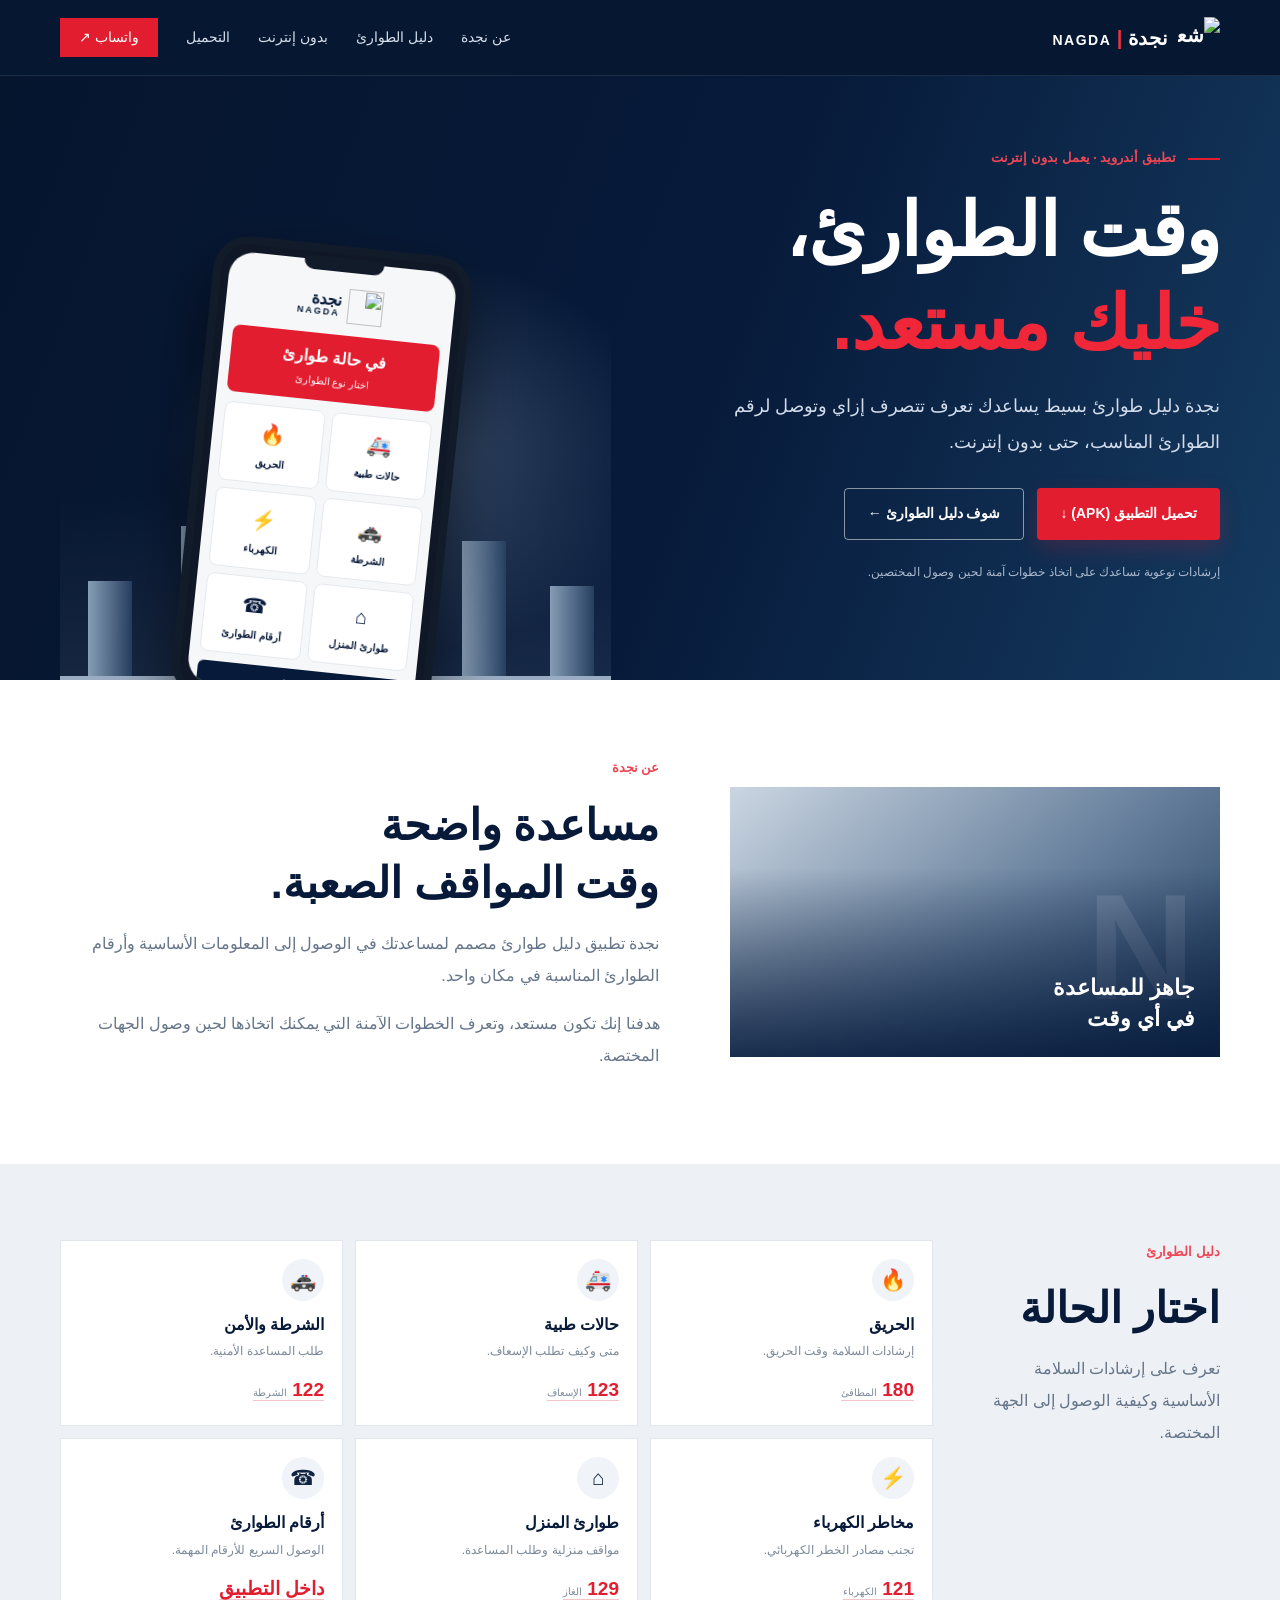
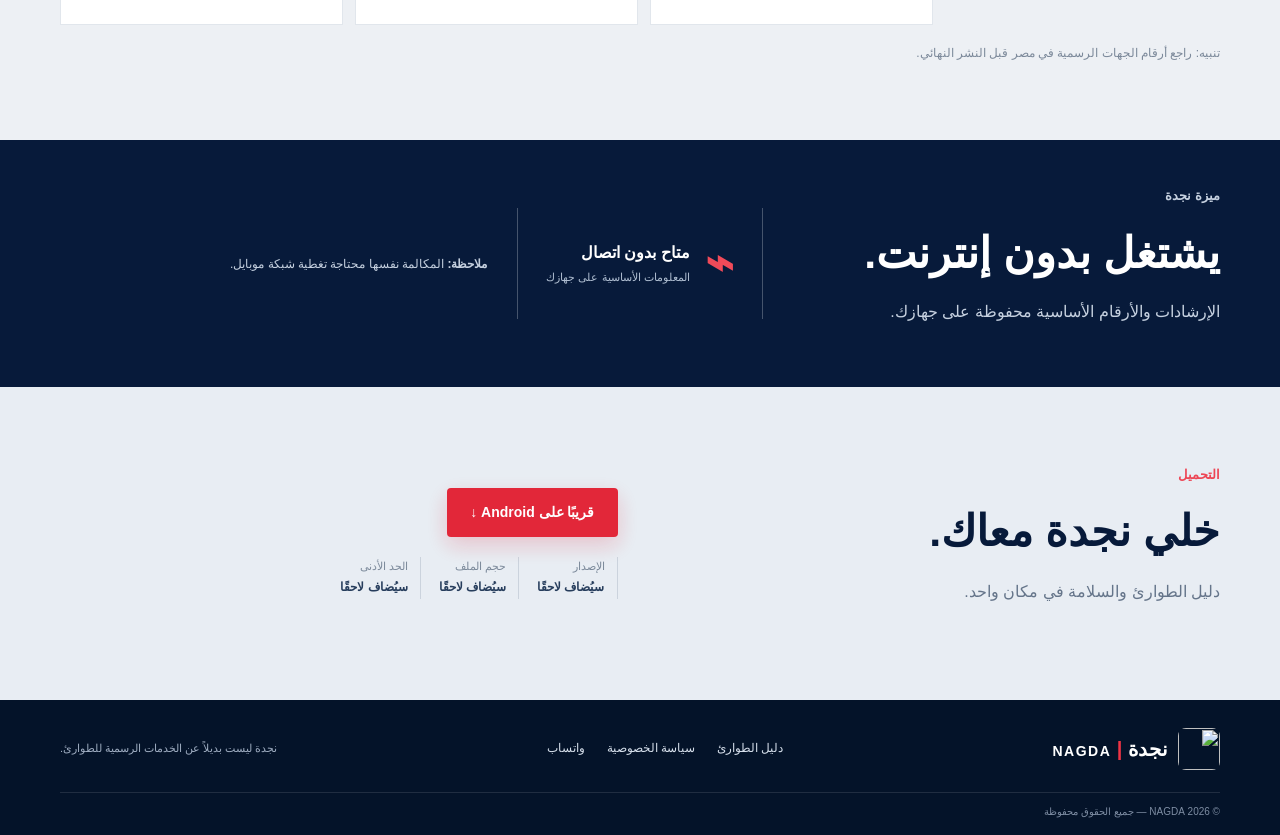
==== index.html @ 078ffc66 "Create index.html" ====
<!DOCTYPE html>
<html lang="ar" dir="rtl">
<head>
  <meta charset="UTF-8">
  <meta name="viewport" content="width=device-width, initial-scale=1.0">

  <title>نجدة | NAGDA</title>

  <link rel="stylesheet" href="style.css">
</head>

<body>

  <header class="header">
    <div class="wrap bar">

      <a class="brand" href="#top">
        <img src="nagda_site.png" alt="شعار نجدة">
        <span>نجدة <i>|</i> <b>NAGDA</b></span>
      </a>

      <button class="menu" aria-expanded="false" aria-controls="nav">
        القائمة ☰
      </button>

      <nav id="nav">
        <a href="#about">عن نجدة</a>
        <a href="#guide">دليل الطوارئ</a>
        <a href="#offline">بدون إنترنت</a>
        <a href="#download">التحميل</a>
        <a class="wa" href="https://wa.me/201XXXXXXXXX">واتساب ↗</a>
      </nav>

    </div>
  </header>

  <main id="top">

    <section class="hero">
      <div class="wrap hero-grid">

        <div class="hero-copy">
          <p class="eyebrow">تطبيق أندرويد · يعمل بدون إنترنت</p>

          <h1>
            وقت الطوارئ،
            <br>
            <em>خليك مستعد.</em>
          </h1>

          <p class="lead">
            نجدة دليل طوارئ بسيط يساعدك تعرف تتصرف إزاي
            وتوصل لرقم الطوارئ المناسب، حتى بدون إنترنت.
          </p>

          <div class="actions">
            <a class="btn red" href="#download">تحميل التطبيق (APK) ↓</a>
            <a class="btn outline" href="#guide">شوف دليل الطوارئ ←</a>
          </div>

          <p class="note">
            إرشادات توعوية تساعدك على اتخاذ خطوات آمنة
            لحين وصول المختصين.
          </p>
        </div>

        <div class="hero-art">
          <div class="skyline">
            <i></i><i></i><i></i><i></i><i></i><i></i>
          </div>

          <div class="phone">
            <div class="notch"></div>

            <div class="screen">
              <div class="appbrand">
                <img src="nagda_site.png" alt="">
                <b>نجدة<small>NAGDA</small></b>
              </div>

              <div class="alert">
                في حالة طوارئ
                <small>اختار نوع الطوارئ</small>
              </div>

              <div class="tiles">
                <div>🚑<b>حالات طبية</b></div>
                <div>🔥<b>الحريق</b></div>
                <div>🚓<b>الشرطة</b></div>
                <div>⚡<b>الكهرباء</b></div>
                <div>⌂<b>طوارئ المنزل</b></div>
                <div>☎<b>أرقام الطوارئ</b></div>
              </div>

              <div class="offline-tag">
                ✓ يعمل بدون إنترنت
              </div>
            </div>
          </div>
        </div>

      </div>
    </section>

    <section class="about section" id="about">
      <div class="wrap about-grid">

        <div class="editorial-art">
          <span>N</span>
          <b>جاهز للمساعدة<br>في أي وقت</b>
        </div>

        <div>
          <p class="kicker">عن نجدة</p>
          <h2>مساعدة واضحة<br>وقت المواقف الصعبة.</h2>

          <p>
            نجدة تطبيق دليل طوارئ مصمم لمساعدتك في الوصول
            إلى المعلومات الأساسية وأرقام الطوارئ المناسبة
            في مكان واحد.
          </p>

          <p>
            هدفنا إنك تكون مستعد، وتعرف الخطوات الآمنة
            التي يمكنك اتخاذها لحين وصول الجهات المختصة.
          </p>
        </div>

      </div>
    </section>

    <section class="guide section" id="guide">
      <div class="wrap guide-grid">

        <div class="intro">
          <p class="kicker">دليل الطوارئ</p>
          <h2>اختار الحالة</h2>
          <p>تعرف على إرشادات السلامة الأساسية وكيفية الوصول إلى الجهة المختصة.</p>
        </div>

        <div class="cards">

          <article>
            <span>🔥</span>
            <h3>الحريق</h3>
            <p>إرشادات السلامة وقت الحريق.</p>
            <a href="tel:180">180 <small>المطافئ</small></a>
          </article>

          <article>
            <span>🚑</span>
            <h3>حالات طبية</h3>
            <p>متى وكيف تطلب الإسعاف.</p>
            <a href="tel:123">123 <small>الإسعاف</small></a>
          </article>

          <article>
            <span>🚓</span>
            <h3>الشرطة والأمن</h3>
            <p>طلب المساعدة الأمنية.</p>
            <a href="tel:122">122 <small>الشرطة</small></a>
          </article>

          <article>
            <span>⚡</span>
            <h3>مخاطر الكهرباء</h3>
            <p>تجنب مصادر الخطر الكهربائي.</p>
            <a href="tel:121">121 <small>الكهرباء</small></a>
          </article>

          <article>
            <span>⌂</span>
            <h3>طوارئ المنزل</h3>
            <p>مواقف منزلية وطلب المساعدة.</p>
            <a href="tel:129">129 <small>الغاز</small></a>
          </article>

          <article>
            <span>☎</span>
            <h3>أرقام الطوارئ</h3>
            <p>الوصول السريع للأرقام المهمة.</p>
            <a href="#download">داخل التطبيق</a>
          </article>

        </div>
      </div>

      <div class="wrap warning">
        تنبيه: راجع أرقام الجهات الرسمية في مصر قبل النشر النهائي.
      </div>
    </section>

    <section class="offline-section" id="offline">
      <div class="wrap offline-grid">

        <div>
          <p class="kicker">ميزة نجدة</p>
          <h2>يشتغل بدون إنترنت.</h2>
          <p>الإرشادات والأرقام الأساسية محفوظة على جهازك.</p>
        </div>

        <div class="wifi-mark">
          <strong>⌁</strong>
          <span>
            <b>متاح بدون اتصال</b>
            <small>المعلومات الأساسية على جهازك</small>
          </span>
        </div>

        <p class="offline-note">
          <b>ملاحظة:</b>
          المكالمة نفسها محتاجة تغطية شبكة موبايل.
        </p>

      </div>
    </section>

    <section class="download section" id="download">
      <div class="wrap download-grid">

        <div>
          <p class="kicker">التحميل</p>
          <h2>خلي نجدة معاك.</h2>
          <p>دليل الطوارئ والسلامة في مكان واحد.</p>
        </div>

        <div>
          <a class="btn red disabled" href="#" aria-disabled="true">
            قريبًا على Android ↓
          </a>

          <div class="meta">
            <span>الإصدار<b>سيُضاف لاحقًا</b></span>
            <span>حجم الملف<b>سيُضاف لاحقًا</b></span>
            <span>الحد الأدنى<b>سيُضاف لاحقًا</b></span>
          </div>
        </div>

      </div>
    </section>

  </main>

  <footer>
    <div class="wrap foot">

      <a class="brand" href="#top">
        <img src="nagda_site.png" alt="">
        <span>نجدة <i>|</i> <b>NAGDA</b></span>
      </a>

      <nav>
        <a href="#guide">دليل الطوارئ</a>
        <a href="privacy.html">سياسة الخصوصية</a>
        <a href="https://wa.me/201XXXXXXXXX">واتساب</a>
      </nav>

      <p>نجدة ليست بديلاً عن الخدمات الرسمية للطوارئ.</p>

    </div>

    <div class="wrap copyright">
      © <span id="year"></span> NAGDA — جميع الحقوق محفوظة
    </div>
  </footer>

  <script src="script.js" defer></script>
</body>
</html>
---- style.css ----
* {
  box-sizing: border-box;
}

html {
  scroll-behavior: smooth;
  scroll-padding-top: 85px;
}

body {
  margin: 0;
  background: #f2f4f7;
  color: #102442;
  font-family: 'IBM Plex Sans Arabic', sans-serif;
  line-height: 1.8;
}

a {
  text-decoration: none;
  color: inherit;
}

.wrap {
  width: min(1160px, calc(100% - 48px));
  margin: auto;
}

.header {
  height: 76px;
  background: #061731;
  color: white;
  position: sticky;
  top: 0;
  z-index: 10;
  border-bottom: 1px solid #ffffff18;
}

.bar {
  height: 100%;
  display: flex;
  align-items: center;
  justify-content: space-between;
  gap: 25px;
}

.brand {
  display: flex;
  align-items: center;
  gap: 10px;
  font-size: 20px;
  font-weight: 700;
  white-space: nowrap;
}

.brand img {
  width: 42px;
  height: 42px;
  object-fit: contain;
  border-radius: 8px;
}

.brand i {
  color: #ef3445;
  font-style: normal;
}

.brand b {
  font-size: 14px;
  letter-spacing: 1.5px;
}

nav {
  display: flex;
  align-items: center;
  gap: 28px;
  font-size: 14px;
  color: #d5deea;
}

nav a:hover {
  color: white;
}

.wa {
  background: #e21d2f;
  padding: 7px 19px;
  color: #fff;
}

.menu {
  display: none;
}

.hero {
  background: linear-gradient(110deg, #06152e, #071a3a 55%, #153b61);
  color: white;
  position: relative;
  overflow: hidden;
}

.hero-grid {
  min-height: 555px;
  display: grid;
  grid-template-columns: 1.05fr 0.95fr;
  align-items: center;
}

.hero-copy {
  padding: 70px 0 85px;
  max-width: 590px;
}

.eyebrow,
.kicker {
  color: #ed4655;
  font-size: 13px;
  font-weight: 700;
  margin: 0 0 16px;
}

.eyebrow::before {
  content: '';
  display: inline-block;
  width: 32px;
  height: 2px;
  background: #e21d2f;
  margin-left: 12px;
  vertical-align: middle;
}

.hero h1 {
  font-size: clamp(44px, 5.8vw, 74px);
  line-height: 1.25;
  margin: 0 0 18px;
  letter-spacing: -1px;
}

.hero h1 em {
  color: #ef2739;
  font-style: normal;
}

.lead {
  font-size: 18px;
  line-height: 2;
  color: #d2dcea;
  max-width: 550px;
}

.actions {
  display: flex;
  gap: 13px;
  flex-wrap: wrap;
  margin-top: 28px;
}

.btn {
  display: inline-flex;
  align-items: center;
  justify-content: center;
  padding: 12px 23px;
  border-radius: 4px;
  font-weight: 700;
  font-size: 14px;
  transition: 0.2s;
}

.btn:hover {
  transform: translateY(-2px);
}

.red {
  background: #e21d2f;
  color: white;
  box-shadow: 0 8px 22px #e21d2f35;
}

.outline {
  border: 1px solid #ffffff85;
  color: white;
}

.outline:hover {
  background: white;
  color: #071a3a;
}

.note {
  font-size: 12px;
  color: #a9b8cc;
  margin-top: 22px;
}

.hero-art {
  height: 500px;
  position: relative;
  align-self: end;
  overflow: hidden;
  background: radial-gradient(
    ellipse at 65% 55%,
    #8da5be55,
    transparent 50%
  );
}

.skyline {
  position: absolute;
  bottom: 0;
  left: 0;
  right: 0;
  height: 190px;
  border-bottom: 4px solid #9aacc1;
  background: linear-gradient(transparent, #aab9ca18);
}

.skyline i {
  position: absolute;
  bottom: 0;
  width: 8%;
  background: linear-gradient(90deg, #879db6, #263f60);
  height: 100px;
}

.skyline i:nth-child(1) {
  left: 5%;
  height: 95px;
}

.skyline i:nth-child(2) {
  left: 22%;
  height: 150px;
}

.skyline i:nth-child(3) {
  left: 39%;
  height: 120px;
}

.skyline i:nth-child(4) {
  left: 55%;
  height: 185px;
}

.skyline i:nth-child(5) {
  left: 73%;
  height: 135px;
}

.skyline i:nth-child(6) {
  left: 89%;
  height: 90px;
}

.phone {
  position: absolute;
  z-index: 2;
  bottom: -30px;
  left: 24%;
  width: 260px;
  height: 465px;
  background: #101827;
  border: 8px solid #111b2a;
  border-radius: 36px;
  padding: 8px;
  transform: rotate(6deg);
  box-shadow: 0 28px 60px #0008;
}

.notch {
  position: absolute;
  z-index: 3;
  top: 4px;
  left: 50%;
  transform: translateX(-50%);
  width: 80px;
  height: 14px;
  background: #111b2a;
  border-radius: 0 0 10px 10px;
}

.screen {
  height: 100%;
  border-radius: 25px;
  background: #f6f7f9;
  color: #071a3a;
  padding: 26px 10px 10px;
  overflow: hidden;
}

.appbrand {
  display: flex;
  justify-content: center;
  align-items: center;
  gap: 7px;
  margin-bottom: 12px;
}

.appbrand img {
  width: 35px;
  height: 35px;
}

.appbrand b {
  font-size: 16px;
  line-height: 1.1;
}

.appbrand small {
  display: block;
  font-size: 9px;
  letter-spacing: 2px;
}

.alert {
  background: #e21d2f;
  color: white;
  text-align: center;
  border-radius: 8px;
  padding: 10px;
  font-weight: 700;
}

.alert small {
  display: block;
  font-size: 10px;
  font-weight: 400;
}

.tiles {
  display: grid;
  grid-template-columns: 1fr 1fr;
  gap: 7px;
  margin-top: 10px;
}

.tiles div {
  background: white;
  border: 1px solid #e5e8ed;
  border-radius: 8px;
  text-align: center;
  padding: 10px 4px;
  display: grid;
  gap: 3px;
  font-size: 20px;
}

.tiles b {
  font-size: 10px;
}

.offline-tag {
  background: #071a3a;
  color: white;
  text-align: center;
  border-radius: 6px;
  margin-top: 9px;
  padding: 7px;
  font-size: 10px;
}

.section {
  padding: 76px 0;
}

.about {
  background: #fff;
}

.about-grid {
  display: grid;
  grid-template-columns: 0.9fr 1.1fr;
  gap: 70px;
  align-items: center;
}

.editorial-art {
  height: 270px;
  background: linear-gradient(140deg, #cbd6e2, #657e9b 55%, #1b3658);
  position: relative;
  overflow: hidden;
  color: white;
  padding: 25px;
}

.editorial-art::after {
  content: '';
  position: absolute;
  inset: 0;
  background: linear-gradient(0deg, #061a3bd9, transparent 70%);
}

.editorial-art span {
  font-size: 150px;
  font-weight: 700;
  color: #ffffff20;
}

.editorial-art b {
  position: absolute;
  z-index: 1;
  bottom: 22px;
  right: 25px;
  font-size: 22px;
  line-height: 1.4;
}

.about h2,
.intro h2,
.offline-section h2,
.download h2 {
  font-size: clamp(30px, 3.6vw, 43px);
  line-height: 1.35;
  margin: 0 0 16px;
  color: #071a3a;
}

.about p:not(.kicker),
.intro > p:not(.kicker),
.download-grid > div > p:not(.kicker) {
  color: #65758a;
  line-height: 2;
}

.guide {
  background: #edf0f4;
}

.guide-grid {
  display: grid;
  grid-template-columns: 245px 1fr;
  gap: 42px;
}

.intro {
  position: sticky;
  top: 105px;
  align-self: start;
}

.cards {
  display: grid;
  grid-template-columns: repeat(3, 1fr);
  gap: 12px;
}

.cards article {
  background: white;
  border: 1px solid #e1e6ec;
  padding: 18px;
  min-height: 185px;
  transition: 0.2s;
}

.cards article:hover {
  transform: translateY(-3px);
  border-color: #bdc9d8;
}

.cards article > span {
  width: 42px;
  height: 42px;
  display: grid;
  place-items: center;
  background: #f0f3f7;
  border-radius: 50%;
  font-size: 21px;
  margin-bottom: 10px;
}

.cards h3 {
  font-size: 16px;
  margin: 0;
  color: #071a3a;
}

.cards p {
  font-size: 12px;
  color: #7b899a;
  margin: 2px 0 10px;
}

.cards a {
  font-size: 19px;
  font-weight: 700;
  color: #e21d2f;
  border-bottom: 1px solid #f2c5ca;
}

.cards small {
  font-size: 10px;
  color: #7b899a;
  font-weight: 500;
}

.warning {
  font-size: 12px;
  color: #7c899a;
  margin-top: 18px;
}

.offline-section {
  background: #071a3a;
  color: white;
  padding: 44px 0;
}

.offline-grid {
  display: grid;
  grid-template-columns: 1fr auto 1fr;
  gap: 30px;
  align-items: center;
}

.offline-section h2 {
  color: white;
  margin-bottom: 6px;
}

.offline-section p {
  color: #c5d0df;
}

.wifi-mark {
  display: flex;
  align-items: center;
  gap: 15px;
  padding: 12px 28px;
  border-inline: 1px solid #ffffff40;
}

.wifi-mark strong {
  font-size: 48px;
  color: #f04a59;
}

.wifi-mark b,
.wifi-mark small {
  display: block;
}

.wifi-mark small {
  font-size: 11px;
  color: #afbed1;
}

.offline-note {
  font-size: 12px;
  line-height: 2;
  margin: 0;
}

.download {
  background: #e8edf3;
}

.download-grid {
  display: grid;
  grid-template-columns: 1fr 1fr;
  gap: 45px;
  align-items: center;
}

.disabled {
  opacity: 0.95;
}

.meta {
  display: flex;
  gap: 18px;
  flex-wrap: wrap;
  margin-top: 20px;
}

.meta span {
  font-size: 11px;
  color: #7b899a;
  border-inline-start: 1px solid #cbd3dd;
  padding-inline-start: 12px;
}

.meta b {
  display: block;
  color: #263d5c;
  font-size: 12px;
}

footer {
  background: #041329;
  color: white;
  padding: 28px 0 14px;
}

.foot {
  display: flex;
  align-items: center;
  justify-content: space-between;
  gap: 20px;
}

.foot nav {
  gap: 22px;
  font-size: 12px;
}

.foot p {
  font-size: 11px;
  color: #9eacc0;
  margin: 0;
}

.copyright {
  border-top: 1px solid #ffffff1c;
  margin-top: 22px;
  padding-top: 10px;
  font-size: 10px;
  color: #7e8da3;
}

/* Tablet */
@media (max-width: 900px) {
  .hero-grid {
    grid-template-columns: 1fr 0.8fr;
  }

  .hero h1 {
    font-size: 52px;
  }

  .phone {
    left: 10%;
    transform: rotate(5deg) scale(0.9);
    transform-origin: bottom left;
  }

  .guide-grid {
    grid-template-columns: 1fr;
  }

  .intro {
    position: static;
  }

  .offline-grid {
    grid-template-columns: 1fr 1fr;
  }

  .offline-note {
    grid-column: 1 / -1;
  }
}

/* Mobile */
@media (max-width: 680px) {
  .wrap {
    width: calc(100% - 32px);
  }

  .header {
    height: 68px;
  }

  .brand {
    font-size: 17px;
  }

  .brand img {
    width: 36px;
    height: 36px;
  }

  .brand b {
    font-size: 12px;
  }

  .menu {
    display: block;
    background: transparent;
    color: white;
    border: 1px solid #ffffff55;
    padding: 7px 12px;
    font: inherit;
  }

  .bar {
    position: relative;
  }

  .bar nav {
    display: none;
    position: absolute;
    top: 68px;
    right: -16px;
    left: -16px;
    background: #061731;
    padding: 14px 24px 20px;
    flex-direction: column;
    align-items: stretch;
    gap: 0;
  }

  .bar nav.open {
    display: flex;
  }

  .bar nav a {
    padding: 10px 0;
    border-bottom: 1px solid #ffffff16;
  }

  .bar nav .wa {
    text-align: center;
    margin-top: 10px;
  }

  .hero-grid {
    display: flex;
    flex-direction: column;
    align-items: stretch;
  }

  .hero-copy {
    padding: 54px 0 8px;
  }

  .hero h1 {
    font-size: clamp(43px, 12vw, 58px);
  }

  .lead {
    font-size: 15px;
  }

  .actions {
    flex-direction: column;
  }

  .actions .btn {
    width: 100%;
  }

  .hero-art {
    height: 370px;
    width: 100%;
  }

  .phone {
    left: 50%;
    transform: translateX(-50%) rotate(4deg) scale(0.88);
    transform-origin: bottom center;
  }

  .section {
    padding: 55px 0;
  }

  .about-grid {
    grid-template-columns: 1fr;
    gap: 25px;
  }

  .editorial-art {
    height: 205px;
    order: 2;
  }

  .cards {
    grid-template-columns: repeat(2, 1fr);
    gap: 9px;
  }

  .cards article {
    padding: 14px;
    min-height: 175px;
  }

  .offline-grid {
    grid-template-columns: 1fr;
    gap: 18px;
  }

  .wifi-mark {
    border-inline: 0;
    border-block: 1px solid #ffffff35;
    padding: 14px 0;
  }

  .offline-note {
    grid-column: auto;
  }

  .download-grid {
    grid-template-columns: 1fr;
    gap: 20px;
  }

  .foot {
    align-items: flex-start;
    flex-direction: column;
  }

  .foot nav {
    flex-wrap: wrap;
    gap: 14px;
  }
}

/* Small phones */
@media (max-width: 360px) {
  .cards {
    grid-template-columns: 1fr;
  }
}
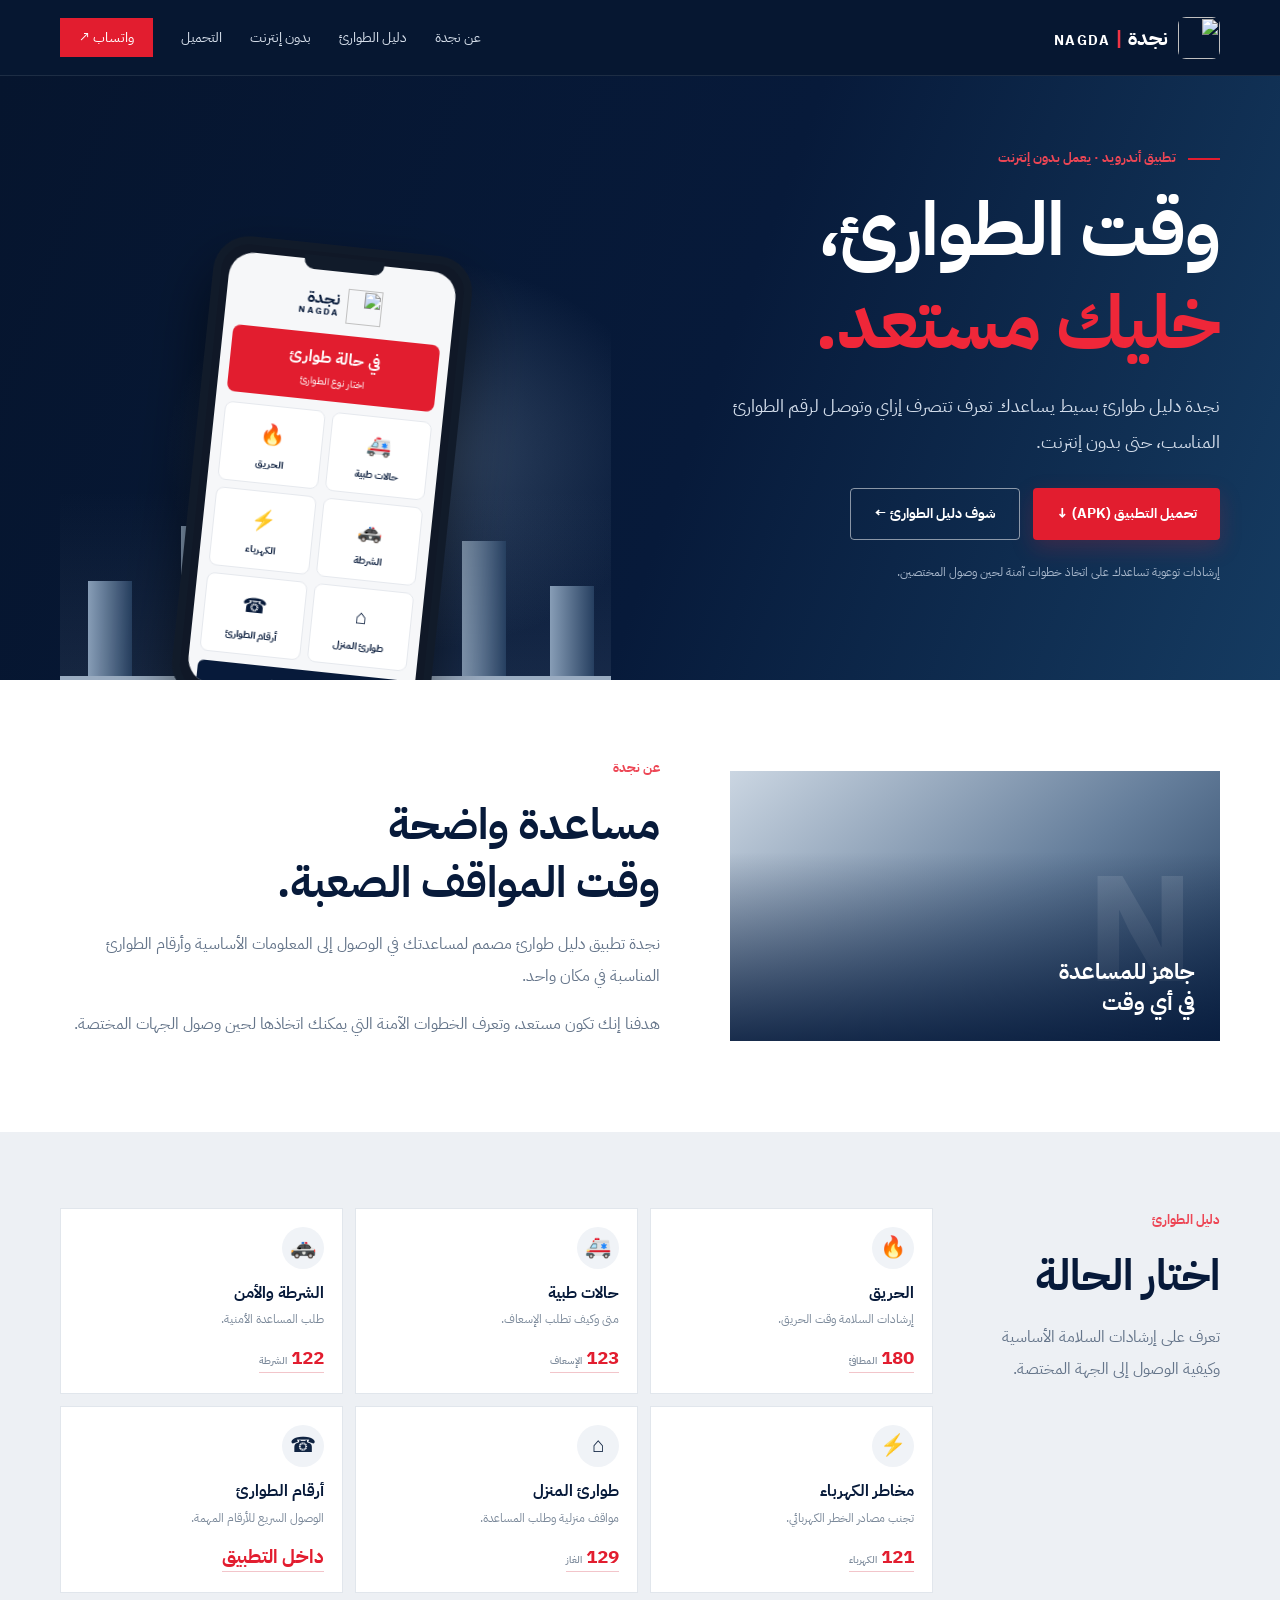
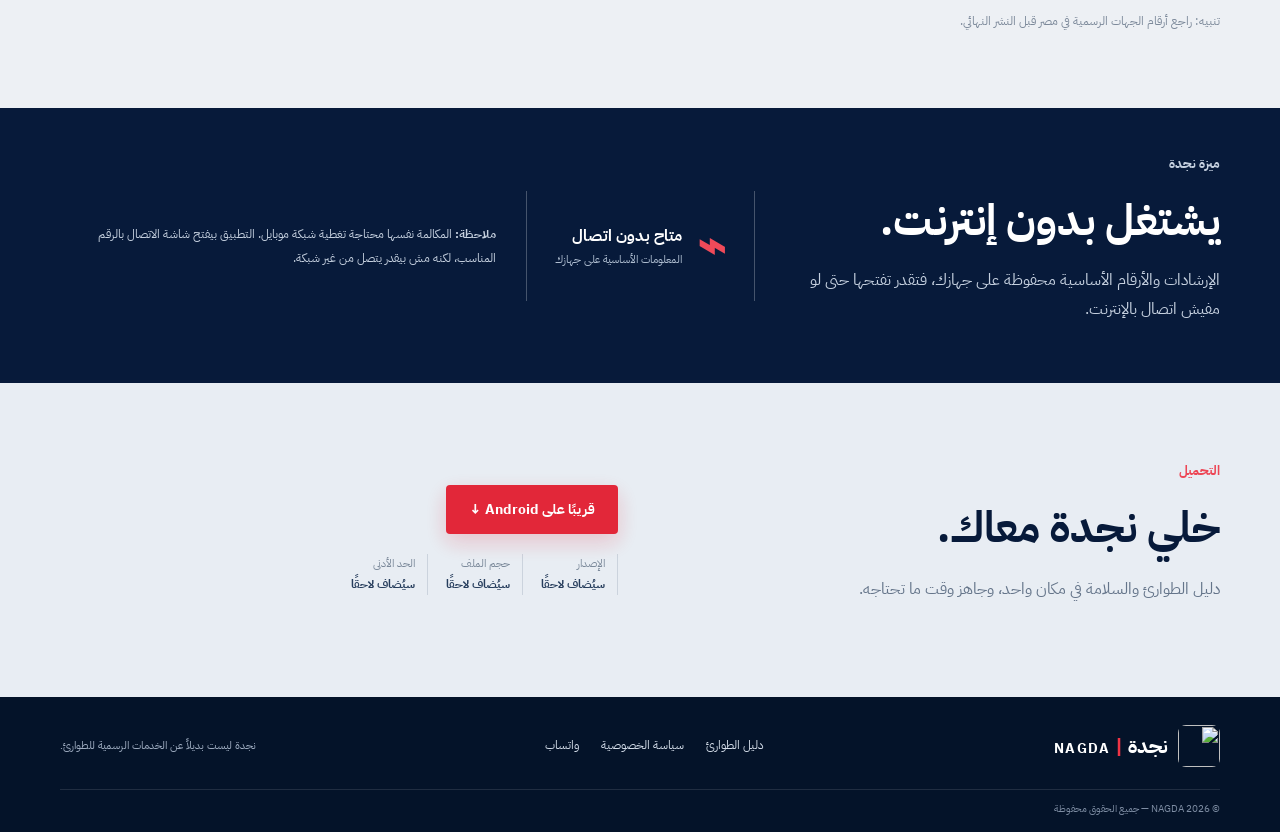
==== commit 74718b23: "Update index.html" ====
--- a/index.html
+++ b/index.html
@@ -1,270 +1,47 @@
-
-<!DOCTYPE html>
+<!doctype html>
 <html lang="ar" dir="rtl">
 <head>
-  <meta charset="UTF-8">
-  <meta name="viewport" content="width=device-width, initial-scale=1.0">
-
-  <title>نجدة | NAGDA</title>
-
-  <link rel="stylesheet" href="style.css">
+<meta charset="utf-8"><meta name="viewport" content="width=device-width,initial-scale=1">
+<title>نجدة | NAGDA — دليل طوارئ بدون إنترنت</title>
+<meta name="description" content="نجدة دليل طوارئ بسيط لأندرويد يساعدك تعرف تتصرف إزاي وتوصل لرقم الطوارئ المناسب في مصر، حتى بدون إنترنت.">
+<meta name="theme-color" content="#071A3A">
+<link rel="icon" href="nagda_site.png" type="image/png">
+<link rel="preconnect" href="https://fonts.googleapis.com"><link rel="preconnect" href="https://fonts.gstatic.com" crossorigin>
+<link href="https://fonts.googleapis.com/css2?family=IBM+Plex+Sans+Arabic:wght@400;500;600;700&display=swap" rel="stylesheet">
+<link rel="stylesheet" href="style.css">
 </head>
-
 <body>
-
-  <header class="header">
-    <div class="wrap bar">
-
-      <a class="brand" href="#top">
-        <img src="nagda_site.png" alt="شعار نجدة">
-        <span>نجدة <i>|</i> <b>NAGDA</b></span>
-      </a>
-
-      <button class="menu" aria-expanded="false" aria-controls="nav">
-        القائمة ☰
-      </button>
-
-      <nav id="nav">
-        <a href="#about">عن نجدة</a>
-        <a href="#guide">دليل الطوارئ</a>
-        <a href="#offline">بدون إنترنت</a>
-        <a href="#download">التحميل</a>
-        <a class="wa" href="https://wa.me/201XXXXXXXXX">واتساب ↗</a>
-      </nav>
-
-    </div>
-  </header>
-
-  <main id="top">
-
-    <section class="hero">
-      <div class="wrap hero-grid">
-
-        <div class="hero-copy">
-          <p class="eyebrow">تطبيق أندرويد · يعمل بدون إنترنت</p>
-
-          <h1>
-            وقت الطوارئ،
-            <br>
-            <em>خليك مستعد.</em>
-          </h1>
-
-          <p class="lead">
-            نجدة دليل طوارئ بسيط يساعدك تعرف تتصرف إزاي
-            وتوصل لرقم الطوارئ المناسب، حتى بدون إنترنت.
-          </p>
-
-          <div class="actions">
-            <a class="btn red" href="#download">تحميل التطبيق (APK) ↓</a>
-            <a class="btn outline" href="#guide">شوف دليل الطوارئ ←</a>
-          </div>
-
-          <p class="note">
-            إرشادات توعوية تساعدك على اتخاذ خطوات آمنة
-            لحين وصول المختصين.
-          </p>
-        </div>
-
-        <div class="hero-art">
-          <div class="skyline">
-            <i></i><i></i><i></i><i></i><i></i><i></i>
-          </div>
-
-          <div class="phone">
-            <div class="notch"></div>
-
-            <div class="screen">
-              <div class="appbrand">
-                <img src="nagda_site.png" alt="">
-                <b>نجدة<small>NAGDA</small></b>
-              </div>
-
-              <div class="alert">
-                في حالة طوارئ
-                <small>اختار نوع الطوارئ</small>
-              </div>
-
-              <div class="tiles">
-                <div>🚑<b>حالات طبية</b></div>
-                <div>🔥<b>الحريق</b></div>
-                <div>🚓<b>الشرطة</b></div>
-                <div>⚡<b>الكهرباء</b></div>
-                <div>⌂<b>طوارئ المنزل</b></div>
-                <div>☎<b>أرقام الطوارئ</b></div>
-              </div>
-
-              <div class="offline-tag">
-                ✓ يعمل بدون إنترنت
-              </div>
-            </div>
-          </div>
-        </div>
-
-      </div>
-    </section>
-
-    <section class="about section" id="about">
-      <div class="wrap about-grid">
-
-        <div class="editorial-art">
-          <span>N</span>
-          <b>جاهز للمساعدة<br>في أي وقت</b>
-        </div>
-
-        <div>
-          <p class="kicker">عن نجدة</p>
-          <h2>مساعدة واضحة<br>وقت المواقف الصعبة.</h2>
-
-          <p>
-            نجدة تطبيق دليل طوارئ مصمم لمساعدتك في الوصول
-            إلى المعلومات الأساسية وأرقام الطوارئ المناسبة
-            في مكان واحد.
-          </p>
-
-          <p>
-            هدفنا إنك تكون مستعد، وتعرف الخطوات الآمنة
-            التي يمكنك اتخاذها لحين وصول الجهات المختصة.
-          </p>
-        </div>
-
-      </div>
-    </section>
-
-    <section class="guide section" id="guide">
-      <div class="wrap guide-grid">
-
-        <div class="intro">
-          <p class="kicker">دليل الطوارئ</p>
-          <h2>اختار الحالة</h2>
-          <p>تعرف على إرشادات السلامة الأساسية وكيفية الوصول إلى الجهة المختصة.</p>
-        </div>
-
-        <div class="cards">
-
-          <article>
-            <span>🔥</span>
-            <h3>الحريق</h3>
-            <p>إرشادات السلامة وقت الحريق.</p>
-            <a href="tel:180">180 <small>المطافئ</small></a>
-          </article>
-
-          <article>
-            <span>🚑</span>
-            <h3>حالات طبية</h3>
-            <p>متى وكيف تطلب الإسعاف.</p>
-            <a href="tel:123">123 <small>الإسعاف</small></a>
-          </article>
-
-          <article>
-            <span>🚓</span>
-            <h3>الشرطة والأمن</h3>
-            <p>طلب المساعدة الأمنية.</p>
-            <a href="tel:122">122 <small>الشرطة</small></a>
-          </article>
-
-          <article>
-            <span>⚡</span>
-            <h3>مخاطر الكهرباء</h3>
-            <p>تجنب مصادر الخطر الكهربائي.</p>
-            <a href="tel:121">121 <small>الكهرباء</small></a>
-          </article>
-
-          <article>
-            <span>⌂</span>
-            <h3>طوارئ المنزل</h3>
-            <p>مواقف منزلية وطلب المساعدة.</p>
-            <a href="tel:129">129 <small>الغاز</small></a>
-          </article>
-
-          <article>
-            <span>☎</span>
-            <h3>أرقام الطوارئ</h3>
-            <p>الوصول السريع للأرقام المهمة.</p>
-            <a href="#download">داخل التطبيق</a>
-          </article>
-
-        </div>
-      </div>
-
-      <div class="wrap warning">
-        تنبيه: راجع أرقام الجهات الرسمية في مصر قبل النشر النهائي.
-      </div>
-    </section>
-
-    <section class="offline-section" id="offline">
-      <div class="wrap offline-grid">
-
-        <div>
-          <p class="kicker">ميزة نجدة</p>
-          <h2>يشتغل بدون إنترنت.</h2>
-          <p>الإرشادات والأرقام الأساسية محفوظة على جهازك.</p>
-        </div>
-
-        <div class="wifi-mark">
-          <strong>⌁</strong>
-          <span>
-            <b>متاح بدون اتصال</b>
-            <small>المعلومات الأساسية على جهازك</small>
-          </span>
-        </div>
-
-        <p class="offline-note">
-          <b>ملاحظة:</b>
-          المكالمة نفسها محتاجة تغطية شبكة موبايل.
-        </p>
-
-      </div>
-    </section>
-
-    <section class="download section" id="download">
-      <div class="wrap download-grid">
-
-        <div>
-          <p class="kicker">التحميل</p>
-          <h2>خلي نجدة معاك.</h2>
-          <p>دليل الطوارئ والسلامة في مكان واحد.</p>
-        </div>
-
-        <div>
-          <a class="btn red disabled" href="#" aria-disabled="true">
-            قريبًا على Android ↓
-          </a>
-
-          <div class="meta">
-            <span>الإصدار<b>سيُضاف لاحقًا</b></span>
-            <span>حجم الملف<b>سيُضاف لاحقًا</b></span>
-            <span>الحد الأدنى<b>سيُضاف لاحقًا</b></span>
-          </div>
-        </div>
-
-      </div>
-    </section>
-
-  </main>
-
-  <footer>
-    <div class="wrap foot">
-
-      <a class="brand" href="#top">
-        <img src="nagda_site.png" alt="">
-        <span>نجدة <i>|</i> <b>NAGDA</b></span>
-      </a>
-
-      <nav>
-        <a href="#guide">دليل الطوارئ</a>
-        <a href="privacy.html">سياسة الخصوصية</a>
-        <a href="https://wa.me/201XXXXXXXXX">واتساب</a>
-      </nav>
-
-      <p>نجدة ليست بديلاً عن الخدمات الرسمية للطوارئ.</p>
-
-    </div>
-
-    <div class="wrap copyright">
-      © <span id="year"></span> NAGDA — جميع الحقوق محفوظة
-    </div>
-  </footer>
-
-  <script src="script.js" defer></script>
-</body>
-</html>
+<header class="header"><div class="wrap bar">
+<a class="brand" href="#top"><img src="nagda_site.png" alt=""><span>نجدة <i>|</i> <b dir="ltr">NAGDA</b></span></a>
+<button class="menu" aria-expanded="false" aria-controls="nav">القائمة ☰</button>
+<nav id="nav"><a href="#about">عن نجدة</a><a href="#guide">دليل الطوارئ</a><a href="#offline">بدون إنترنت</a><a href="#download">التحميل</a><a class="wa" href="https://wa.me/johnlatiff" target="_blank" rel="noopener">واتساب ↗</a></nav>
+</div></header>
+<main id="top">
+<section class="hero"><div class="wrap hero-grid">
+<div class="hero-copy"><p class="eyebrow">تطبيق أندرويد · يعمل بدون إنترنت</p><h1>وقت الطوارئ،<br><em>خليك مستعد.</em></h1>
+<p class="lead">نجدة دليل طوارئ بسيط يساعدك تعرف تتصرف إزاي وتوصل لرقم الطوارئ المناسب، حتى بدون إنترنت.</p>
+<div class="actions"><a class="btn red" href="#download">تحميل التطبيق (APK) ↓</a><a class="btn outline" href="#guide">شوف دليل الطوارئ ←</a></div>
+<p class="note">إرشادات توعوية تساعدك على اتخاذ خطوات آمنة لحين وصول المختصين.</p></div>
+<div class="hero-art"><div class="skyline"><i></i><i></i><i></i><i></i><i></i><i></i></div>
+<div class="phone"><div class="notch"></div><div class="screen">
+<div class="appbrand"><img src="nagda_site.png" alt=""><b>نجدة<small>NAGDA</small></b></div>
+<div class="alert">في حالة طوارئ<small>اختار نوع الطوارئ</small></div>
+<div class="tiles"><div>🚑<b>حالات طبية</b></div><div>🔥<b>الحريق</b></div><div>🚓<b>الشرطة</b></div><div>⚡<b>الكهرباء</b></div><div>⌂<b>طوارئ المنزل</b></div><div>☎<b>أرقام الطوارئ</b></div></div>
+<div class="offline-tag">✓ يعمل بدون إنترنت</div></div></div></div>
+</div></section>
+<section class="about section" id="about"><div class="wrap about-grid"><div class="editorial-art"><span>N</span><b>جاهز للمساعدة<br>في أي وقت</b></div><div><p class="kicker">عن نجدة</p><h2>مساعدة واضحة<br>وقت المواقف الصعبة.</h2><p>نجدة تطبيق دليل طوارئ مصمم لمساعدتك في الوصول إلى المعلومات الأساسية وأرقام الطوارئ المناسبة في مكان واحد.</p><p>هدفنا إنك تكون مستعد، وتعرف الخطوات الآمنة التي يمكنك اتخاذها لحين وصول الجهات المختصة.</p></div></div></section>
+<section class="guide section" id="guide"><div class="wrap guide-grid"><div class="intro"><p class="kicker">دليل الطوارئ</p><h2>اختار الحالة</h2><p>تعرف على إرشادات السلامة الأساسية وكيفية الوصول إلى الجهة المختصة.</p></div>
+<div class="cards">
+<article><span>🔥</span><h3>الحريق</h3><p>إرشادات السلامة وقت الحريق.</p><a href="tel:180">180 <small>المطافئ</small></a></article>
+<article><span>🚑</span><h3>حالات طبية</h3><p>متى وكيف تطلب الإسعاف.</p><a href="tel:123">123 <small>الإسعاف</small></a></article>
+<article><span>🚓</span><h3>الشرطة والأمن</h3><p>طلب المساعدة الأمنية.</p><a href="tel:122">122 <small>الشرطة</small></a></article>
+<article><span>⚡</span><h3>مخاطر الكهرباء</h3><p>تجنب مصادر الخطر الكهربائي.</p><a href="tel:121">121 <small>الكهرباء</small></a></article>
+<article><span>⌂</span><h3>طوارئ المنزل</h3><p>مواقف منزلية وطلب المساعدة.</p><a href="tel:129">129 <small>الغاز</small></a></article>
+<article><span>☎</span><h3>أرقام الطوارئ</h3><p>الوصول السريع للأرقام المهمة.</p><a href="#download">داخل التطبيق</a></article>
+</div></div><div class="wrap warning">تنبيه: راجع أرقام الجهات الرسمية في مصر قبل النشر النهائي.</div></section>
+<section class="offline-section" id="offline"><div class="wrap offline-grid"><div><p class="kicker">ميزة نجدة</p><h2>يشتغل بدون إنترنت.</h2><p>الإرشادات والأرقام الأساسية محفوظة على جهازك، فتقدر تفتحها حتى لو مفيش اتصال بالإنترنت.</p></div><div class="wifi-mark"><strong>⌁</strong><span><b>متاح بدون اتصال</b><small>المعلومات الأساسية على جهازك</small></span></div><p class="offline-note"><b>ملاحظة:</b> المكالمة نفسها محتاجة تغطية شبكة موبايل. التطبيق بيفتح شاشة الاتصال بالرقم المناسب، لكنه مش بيقدر يتصل من غير شبكة.</p></div></section>
+<section class="download section" id="download"><div class="wrap download-grid"><div><p class="kicker">التحميل</p><h2>خلي نجدة معاك.</h2><p>دليل الطوارئ والسلامة في مكان واحد، وجاهز وقت ما تحتاجه.</p></div><div><a class="btn red disabled" href="#" aria-disabled="true">قريبًا على Android ↓</a><div class="meta"><span>الإصدار<b>سيُضاف لاحقًا</b></span><span>حجم الملف<b>سيُضاف لاحقًا</b></span><span>الحد الأدنى<b>سيُضاف لاحقًا</b></span></div></div></div></section>
+</main>
+<footer><div class="wrap foot"><a class="brand" href="#top"><img src="nagda_site.png" alt=""><span>نجدة <i>|</i> <b dir="ltr">NAGDA</b></span></a><nav><a href="#guide">دليل الطوارئ</a><a href="privacy.html">سياسة الخصوصية</a><a href="https://wa.me/johnlatiff" target="_blank" rel="noopener">واتساب</a></nav><p>نجدة ليست بديلاً عن الخدمات الرسمية للطوارئ.</p></div><div class="wrap copyright">© <span id="year"></span> NAGDA — جميع الحقوق محفوظة</div></footer>
+<script src="script.js" defer></script>
+</body></html>
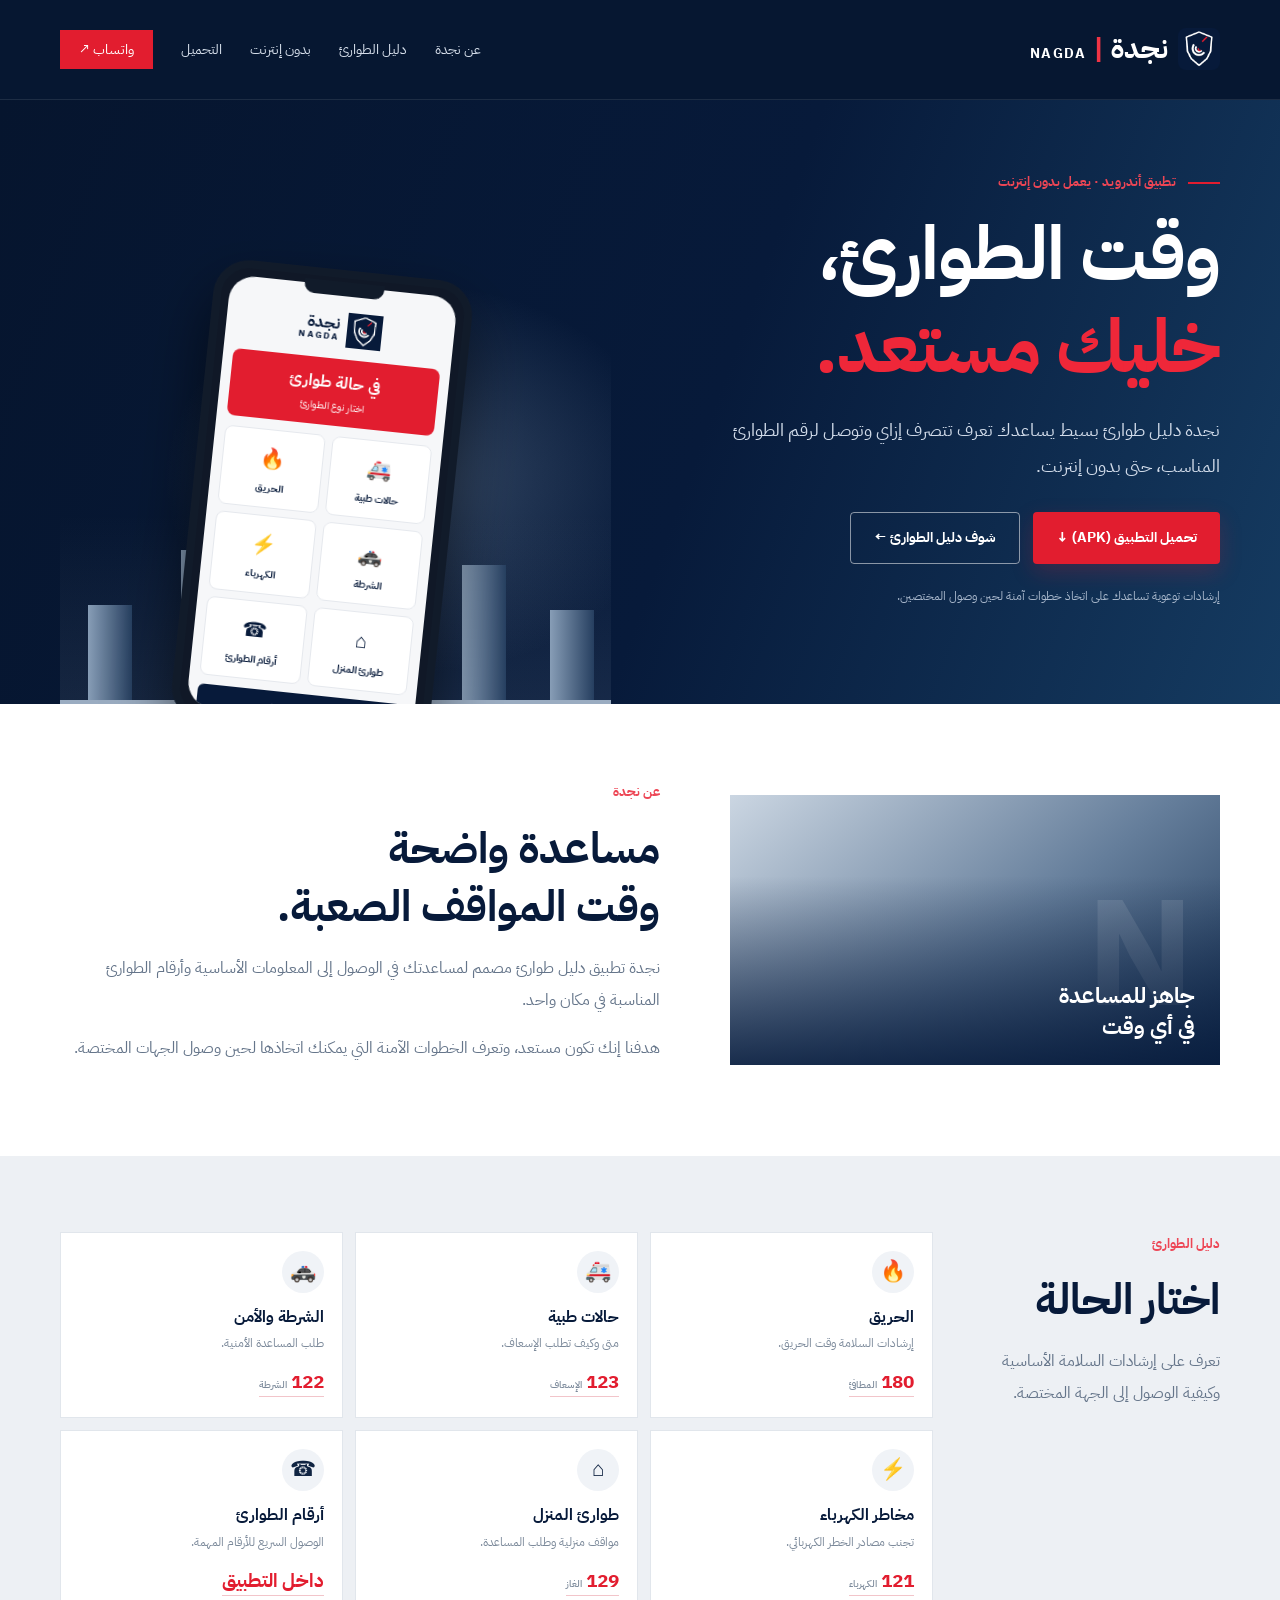
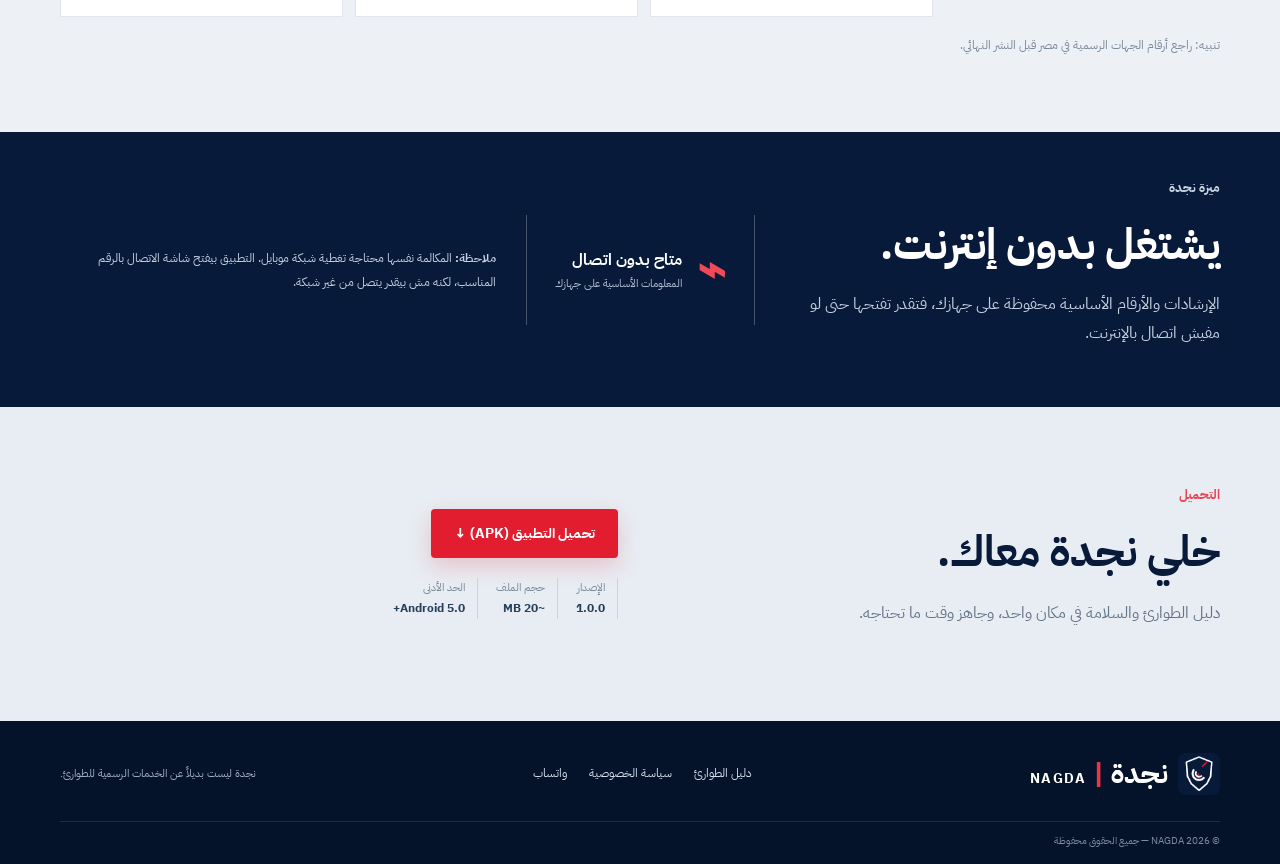
==== commit c7e7f9ee: "Update index.html" ====
--- a/index.html
+++ b/index.html
@@ -1,47 +1,178 @@
 <!doctype html>
 <html lang="ar" dir="rtl">
 <head>
-<meta charset="utf-8"><meta name="viewport" content="width=device-width,initial-scale=1">
-<title>نجدة | NAGDA — دليل طوارئ بدون إنترنت</title>
-<meta name="description" content="نجدة دليل طوارئ بسيط لأندرويد يساعدك تعرف تتصرف إزاي وتوصل لرقم الطوارئ المناسب في مصر، حتى بدون إنترنت.">
-<meta name="theme-color" content="#071A3A">
-<link rel="icon" href="nagda_site.png" type="image/png">
-<link rel="preconnect" href="https://fonts.googleapis.com"><link rel="preconnect" href="https://fonts.gstatic.com" crossorigin>
-<link href="https://fonts.googleapis.com/css2?family=IBM+Plex+Sans+Arabic:wght@400;500;600;700&display=swap" rel="stylesheet">
-<link rel="stylesheet" href="style.css">
+    <meta charset="utf-8">
+    <meta name="viewport" content="width=device-width,initial-scale=1">
+    <title>نجدة | NAGDA — دليل طوارئ بدون إنترنت</title>
+    <meta name="description" content="نجدة دليل طوارئ بسيط لأندرويد يساعدك تعرف تتصرف إزاي وتوصل لرقم الطوارئ المناسب في مصر، حتى بدون إنترنت.">
+    <meta name="theme-color" content="#071A3A">
+    
+    <!-- الأيقونة -->
+    <link rel="icon" href="nagda_site.png" type="image/png">
+    
+    <!-- الخطوط -->
+    <link rel="preconnect" href="https://fonts.googleapis.com">
+    <link rel="preconnect" href="https://fonts.gstatic.com" crossorigin>
+    <link href="https://fonts.googleapis.com/css2?family=IBM+Plex+Sans+Arabic:wght@400;500;600;700&display=swap" rel="stylesheet">
+    
+    <!-- ملف الستايل -->
+    <link rel="stylesheet" href="style.css">
 </head>
 <body>
-<header class="header"><div class="wrap bar">
-<a class="brand" href="#top"><img src="nagda_site.png" alt=""><span>نجدة <i>|</i> <b dir="ltr">NAGDA</b></span></a>
-<button class="menu" aria-expanded="false" aria-controls="nav">القائمة ☰</button>
-<nav id="nav"><a href="#about">عن نجدة</a><a href="#guide">دليل الطوارئ</a><a href="#offline">بدون إنترنت</a><a href="#download">التحميل</a><a class="wa" href="https://wa.me/johnlatiff" target="_blank" rel="noopener">واتساب ↗</a></nav>
-</div></header>
-<main id="top">
-<section class="hero"><div class="wrap hero-grid">
-<div class="hero-copy"><p class="eyebrow">تطبيق أندرويد · يعمل بدون إنترنت</p><h1>وقت الطوارئ،<br><em>خليك مستعد.</em></h1>
-<p class="lead">نجدة دليل طوارئ بسيط يساعدك تعرف تتصرف إزاي وتوصل لرقم الطوارئ المناسب، حتى بدون إنترنت.</p>
-<div class="actions"><a class="btn red" href="#download">تحميل التطبيق (APK) ↓</a><a class="btn outline" href="#guide">شوف دليل الطوارئ ←</a></div>
-<p class="note">إرشادات توعوية تساعدك على اتخاذ خطوات آمنة لحين وصول المختصين.</p></div>
-<div class="hero-art"><div class="skyline"><i></i><i></i><i></i><i></i><i></i><i></i></div>
-<div class="phone"><div class="notch"></div><div class="screen">
-<div class="appbrand"><img src="nagda_site.png" alt=""><b>نجدة<small>NAGDA</small></b></div>
-<div class="alert">في حالة طوارئ<small>اختار نوع الطوارئ</small></div>
-<div class="tiles"><div>🚑<b>حالات طبية</b></div><div>🔥<b>الحريق</b></div><div>🚓<b>الشرطة</b></div><div>⚡<b>الكهرباء</b></div><div>⌂<b>طوارئ المنزل</b></div><div>☎<b>أرقام الطوارئ</b></div></div>
-<div class="offline-tag">✓ يعمل بدون إنترنت</div></div></div></div>
-</div></section>
-<section class="about section" id="about"><div class="wrap about-grid"><div class="editorial-art"><span>N</span><b>جاهز للمساعدة<br>في أي وقت</b></div><div><p class="kicker">عن نجدة</p><h2>مساعدة واضحة<br>وقت المواقف الصعبة.</h2><p>نجدة تطبيق دليل طوارئ مصمم لمساعدتك في الوصول إلى المعلومات الأساسية وأرقام الطوارئ المناسبة في مكان واحد.</p><p>هدفنا إنك تكون مستعد، وتعرف الخطوات الآمنة التي يمكنك اتخاذها لحين وصول الجهات المختصة.</p></div></div></section>
-<section class="guide section" id="guide"><div class="wrap guide-grid"><div class="intro"><p class="kicker">دليل الطوارئ</p><h2>اختار الحالة</h2><p>تعرف على إرشادات السلامة الأساسية وكيفية الوصول إلى الجهة المختصة.</p></div>
-<div class="cards">
-<article><span>🔥</span><h3>الحريق</h3><p>إرشادات السلامة وقت الحريق.</p><a href="tel:180">180 <small>المطافئ</small></a></article>
-<article><span>🚑</span><h3>حالات طبية</h3><p>متى وكيف تطلب الإسعاف.</p><a href="tel:123">123 <small>الإسعاف</small></a></article>
-<article><span>🚓</span><h3>الشرطة والأمن</h3><p>طلب المساعدة الأمنية.</p><a href="tel:122">122 <small>الشرطة</small></a></article>
-<article><span>⚡</span><h3>مخاطر الكهرباء</h3><p>تجنب مصادر الخطر الكهربائي.</p><a href="tel:121">121 <small>الكهرباء</small></a></article>
-<article><span>⌂</span><h3>طوارئ المنزل</h3><p>مواقف منزلية وطلب المساعدة.</p><a href="tel:129">129 <small>الغاز</small></a></article>
-<article><span>☎</span><h3>أرقام الطوارئ</h3><p>الوصول السريع للأرقام المهمة.</p><a href="#download">داخل التطبيق</a></article>
-</div></div><div class="wrap warning">تنبيه: راجع أرقام الجهات الرسمية في مصر قبل النشر النهائي.</div></section>
-<section class="offline-section" id="offline"><div class="wrap offline-grid"><div><p class="kicker">ميزة نجدة</p><h2>يشتغل بدون إنترنت.</h2><p>الإرشادات والأرقام الأساسية محفوظة على جهازك، فتقدر تفتحها حتى لو مفيش اتصال بالإنترنت.</p></div><div class="wifi-mark"><strong>⌁</strong><span><b>متاح بدون اتصال</b><small>المعلومات الأساسية على جهازك</small></span></div><p class="offline-note"><b>ملاحظة:</b> المكالمة نفسها محتاجة تغطية شبكة موبايل. التطبيق بيفتح شاشة الاتصال بالرقم المناسب، لكنه مش بيقدر يتصل من غير شبكة.</p></div></section>
-<section class="download section" id="download"><div class="wrap download-grid"><div><p class="kicker">التحميل</p><h2>خلي نجدة معاك.</h2><p>دليل الطوارئ والسلامة في مكان واحد، وجاهز وقت ما تحتاجه.</p></div><div><a class="btn red disabled" href="#" aria-disabled="true">قريبًا على Android ↓</a><div class="meta"><span>الإصدار<b>سيُضاف لاحقًا</b></span><span>حجم الملف<b>سيُضاف لاحقًا</b></span><span>الحد الأدنى<b>سيُضاف لاحقًا</b></span></div></div></div></section>
-</main>
-<footer><div class="wrap foot"><a class="brand" href="#top"><img src="nagda_site.png" alt=""><span>نجدة <i>|</i> <b dir="ltr">NAGDA</b></span></a><nav><a href="#guide">دليل الطوارئ</a><a href="privacy.html">سياسة الخصوصية</a><a href="https://wa.me/johnlatiff" target="_blank" rel="noopener">واتساب</a></nav><p>نجدة ليست بديلاً عن الخدمات الرسمية للطوارئ.</p></div><div class="wrap copyright">© <span id="year"></span> NAGDA — جميع الحقوق محفوظة</div></footer>
-<script src="script.js" defer></script>
-</body></html>
+
+    <!-- الهيدر -->
+    <header class="header">
+        <div class="wrap bar">
+            <a class="brand" href="#top">
+                <img src="nagda_site.png" alt="لوجو نجدة">
+                <span>نجدة <i>|</i> <b dir="ltr">NAGDA</b></span>
+            </a>
+            <button class="menu" aria-expanded="false" aria-controls="nav">القائمة ☰</button>
+            <nav id="nav">
+                <a href="#about">عن نجدة</a>
+                <a href="#guide">دليل الطوارئ</a>
+                <a href="#offline">بدون إنترنت</a>
+                <a href="#download">التحميل</a>
+                <a class="wa" href="https://wa.me/johnlatiff" target="_blank" rel="noopener">واتساب ↗</a>
+            </nav>
+        </div>
+    </header>
+
+    <!-- المحتوى الرئيسي -->
+    <main id="top">
+
+        <!-- قسم البطل (Hero) -->
+        <section class="hero">
+            <div class="wrap hero-grid">
+                <div class="hero-copy">
+                    <p class="eyebrow">تطبيق أندرويد · يعمل بدون إنترنت</p>
+                    <h1>وقت الطوارئ،<br><em>خليك مستعد.</em></h1>
+                    <p class="lead">نجدة دليل طوارئ بسيط يساعدك تعرف تتصرف إزاي وتوصل لرقم الطوارئ المناسب، حتى بدون إنترنت.</p>
+                    <div class="actions">
+                        <!-- زر التحميل الرئيسي -->
+                        <a class="btn red" href="https://apkpure.com/nagda/com.example.nagda_app" target="_blank" rel="noopener">تحميل التطبيق (APK) ↓</a>
+                        <a class="btn outline" href="#guide">شوف دليل الطوارئ ←</a>
+                    </div>
+                    <p class="note">إرشادات توعوية تساعدك على اتخاذ خطوات آمنة لحين وصول المختصين.</p>
+                </div>
+                
+                <!-- رسمة الموبايل -->
+                <div class="hero-art">
+                    <div class="skyline"><i></i><i></i><i></i><i></i><i></i><i></i></div>
+                    <div class="phone">
+                        <div class="notch"></div>
+                        <div class="screen">
+                            <div class="appbrand">
+                                <img src="nagda_site.png" alt="لوجو نجدة">
+                                <b>نجدة<small>NAGDA</small></b>
+                            </div>
+                            <div class="alert">في حالة طوارئ<small>اختار نوع الطوارئ</small></div>
+                            <div class="tiles">
+                                <div>🚑<b>حالات طبية</b></div>
+                                <div>🔥<b>الحريق</b></div>
+                                <div>🚓<b>الشرطة</b></div>
+                                <div>⚡<b>الكهرباء</b></div>
+                                <div>⌂<b>طوارئ المنزل</b></div>
+                                <div>☎<b>أرقام الطوارئ</b></div>
+                            </div>
+                            <div class="offline-tag">✓ يعمل بدون إنترنت</div>
+                        </div>
+                    </div>
+                </div>
+            </div>
+        </section>
+
+        <!-- قسم عن نجدة -->
+        <section class="about section" id="about">
+            <div class="wrap about-grid">
+                <div class="editorial-art">
+                    <span>N</span>
+                    <b>جاهز للمساعدة<br>في أي وقت</b>
+                </div>
+                <div>
+                    <p class="kicker">عن نجدة</p>
+                    <h2>مساعدة واضحة<br>وقت المواقف الصعبة.</h2>
+                    <p>نجدة تطبيق دليل طوارئ مصمم لمساعدتك في الوصول إلى المعلومات الأساسية وأرقام الطوارئ المناسبة في مكان واحد.</p>
+                    <p>هدفنا إنك تكون مستعد، وتعرف الخطوات الآمنة التي يمكنك اتخاذها لحين وصول الجهات المختصة.</p>
+                </div>
+            </div>
+        </section>
+
+        <!-- قسم دليل الطوارئ -->
+        <section class="guide section" id="guide">
+            <div class="wrap guide-grid">
+                <div class="intro">
+                    <p class="kicker">دليل الطوارئ</p>
+                    <h2>اختار الحالة</h2>
+                    <p>تعرف على إرشادات السلامة الأساسية وكيفية الوصول إلى الجهة المختصة.</p>
+                </div>
+                <div class="cards">
+                    <article><span>🔥</span><h3>الحريق</h3><p>إرشادات السلامة وقت الحريق.</p><a href="tel:180">180 <small>المطافئ</small></a></article>
+                    <article><span>🚑</span><h3>حالات طبية</h3><p>متى وكيف تطلب الإسعاف.</p><a href="tel:123">123 <small>الإسعاف</small></a></article>
+                    <article><span>🚓</span><h3>الشرطة والأمن</h3><p>طلب المساعدة الأمنية.</p><a href="tel:122">122 <small>الشرطة</small></a></article>
+                    <article><span>⚡</span><h3>مخاطر الكهرباء</h3><p>تجنب مصادر الخطر الكهربائي.</p><a href="tel:121">121 <small>الكهرباء</small></a></article>
+                    <article><span>⌂</span><h3>طوارئ المنزل</h3><p>مواقف منزلية وطلب المساعدة.</p><a href="tel:129">129 <small>الغاز</small></a></article>
+                    <article><span>☎</span><h3>أرقام الطوارئ</h3><p>الوصول السريع للأرقام المهمة.</p><a href="#download">داخل التطبيق</a></article>
+                </div>
+            </div>
+            <div class="wrap warning">تنبيه: راجع أرقام الجهات الرسمية في مصر قبل النشر النهائي.</div>
+        </section>
+
+        <!-- قسم يعمل بدون إنترنت -->
+        <section class="offline-section" id="offline">
+            <div class="wrap offline-grid">
+                <div>
+                    <p class="kicker">ميزة نجدة</p>
+                    <h2>يشتغل بدون إنترنت.</h2>
+                    <p>الإرشادات والأرقام الأساسية محفوظة على جهازك، فتقدر تفتحها حتى لو مفيش اتصال بالإنترنت.</p>
+                </div>
+                <div class="wifi-mark">
+                    <strong>⌁</strong>
+                    <span><b>متاح بدون اتصال</b><small>المعلومات الأساسية على جهازك</small></span>
+                </div>
+                <p class="offline-note"><b>ملاحظة:</b> المكالمة نفسها محتاجة تغطية شبكة موبايل. التطبيق بيفتح شاشة الاتصال بالرقم المناسب، لكنه مش بيقدر يتصل من غير شبكة.</p>
+            </div>
+        </section>
+
+        <!-- قسم التحميل -->
+        <section class="download section" id="download">
+            <div class="wrap download-grid">
+                <div>
+                    <p class="kicker">التحميل</p>
+                    <h2>خلي نجدة معاك.</h2>
+                    <p>دليل الطوارئ والسلامة في مكان واحد، وجاهز وقت ما تحتاجه.</p>
+                </div>
+                <div>
+                    <!-- زر التحميل السفلي (شغال الآن) -->
+                    <a class="btn red" href="https://apkpure.com/nagda/com.example.nagda_app" target="_blank" rel="noopener">تحميل التطبيق (APK) ↓</a>
+                    <div class="meta">
+                        <span>الإصدار<b>1.0.0</b></span>
+                        <span>حجم الملف<b>~20 MB</b></span>
+                        <span>الحد الأدنى<b>Android 5.0+</b></span>
+                    </div>
+                </div>
+            </div>
+        </section>
+
+    </main>
+
+    <!-- الفوتر -->
+    <footer>
+        <div class="wrap foot">
+            <a class="brand" href="#top">
+                <img src="nagda_site.png" alt="لوجو نجدة">
+                <span>نجدة <i>|</i> <b dir="ltr">NAGDA</b></span>
+            </a>
+            <nav>
+                <a href="#guide">دليل الطوارئ</a>
+                <a href="privacy.html">سياسة الخصوصية</a>
+                <a href="https://wa.me/johnlatiff" target="_blank" rel="noopener">واتساب</a>
+            </nav>
+            <p>نجدة ليست بديلاً عن الخدمات الرسمية للطوارئ.</p>
+        </div>
+        <div class="wrap copyright">© <span id="year"></span> NAGDA — جميع الحقوق محفوظة</div>
+    </footer>
+
+    <script src="script.js" defer></script>
+</body>
+</html>
--- a/style.css
+++ b/style.css
@@ -810,3 +810,57 @@
     grid-template-columns: 1fr;
   }
 }
+
+.contact-name {
+  color: #000000;
+  font-weight: 800;
+  text-decoration: none;
+  transition: color 0.3s ease;
+}
+
+.contact-name:hover {
+  color: #000000;
+  text-decoration: underline;
+}
+
+@media (min-width: 769px) {
+  .header {
+    width: 100%;
+    min-height: 100px;
+    position: relative;
+  }
+
+  .nav-wrap {
+    min-height: 100px;
+    display: flex;
+    flex-direction: row;
+    justify-content: space-between;
+    align-items: center;
+    padding: 20px 35px;
+  }
+
+  .brand {
+    font-size: 28px;
+    font-weight: 900;
+  }
+
+  .logo {
+    width: 60px;
+    height: 60px;
+  }
+
+  .nav {
+    display: flex;
+    gap: 30px;
+    align-items: center;
+  }
+
+  .nav a {
+    font-size: 18px;
+    font-weight: 700;
+  }
+
+  .menu {
+    display: none;
+  }
+}
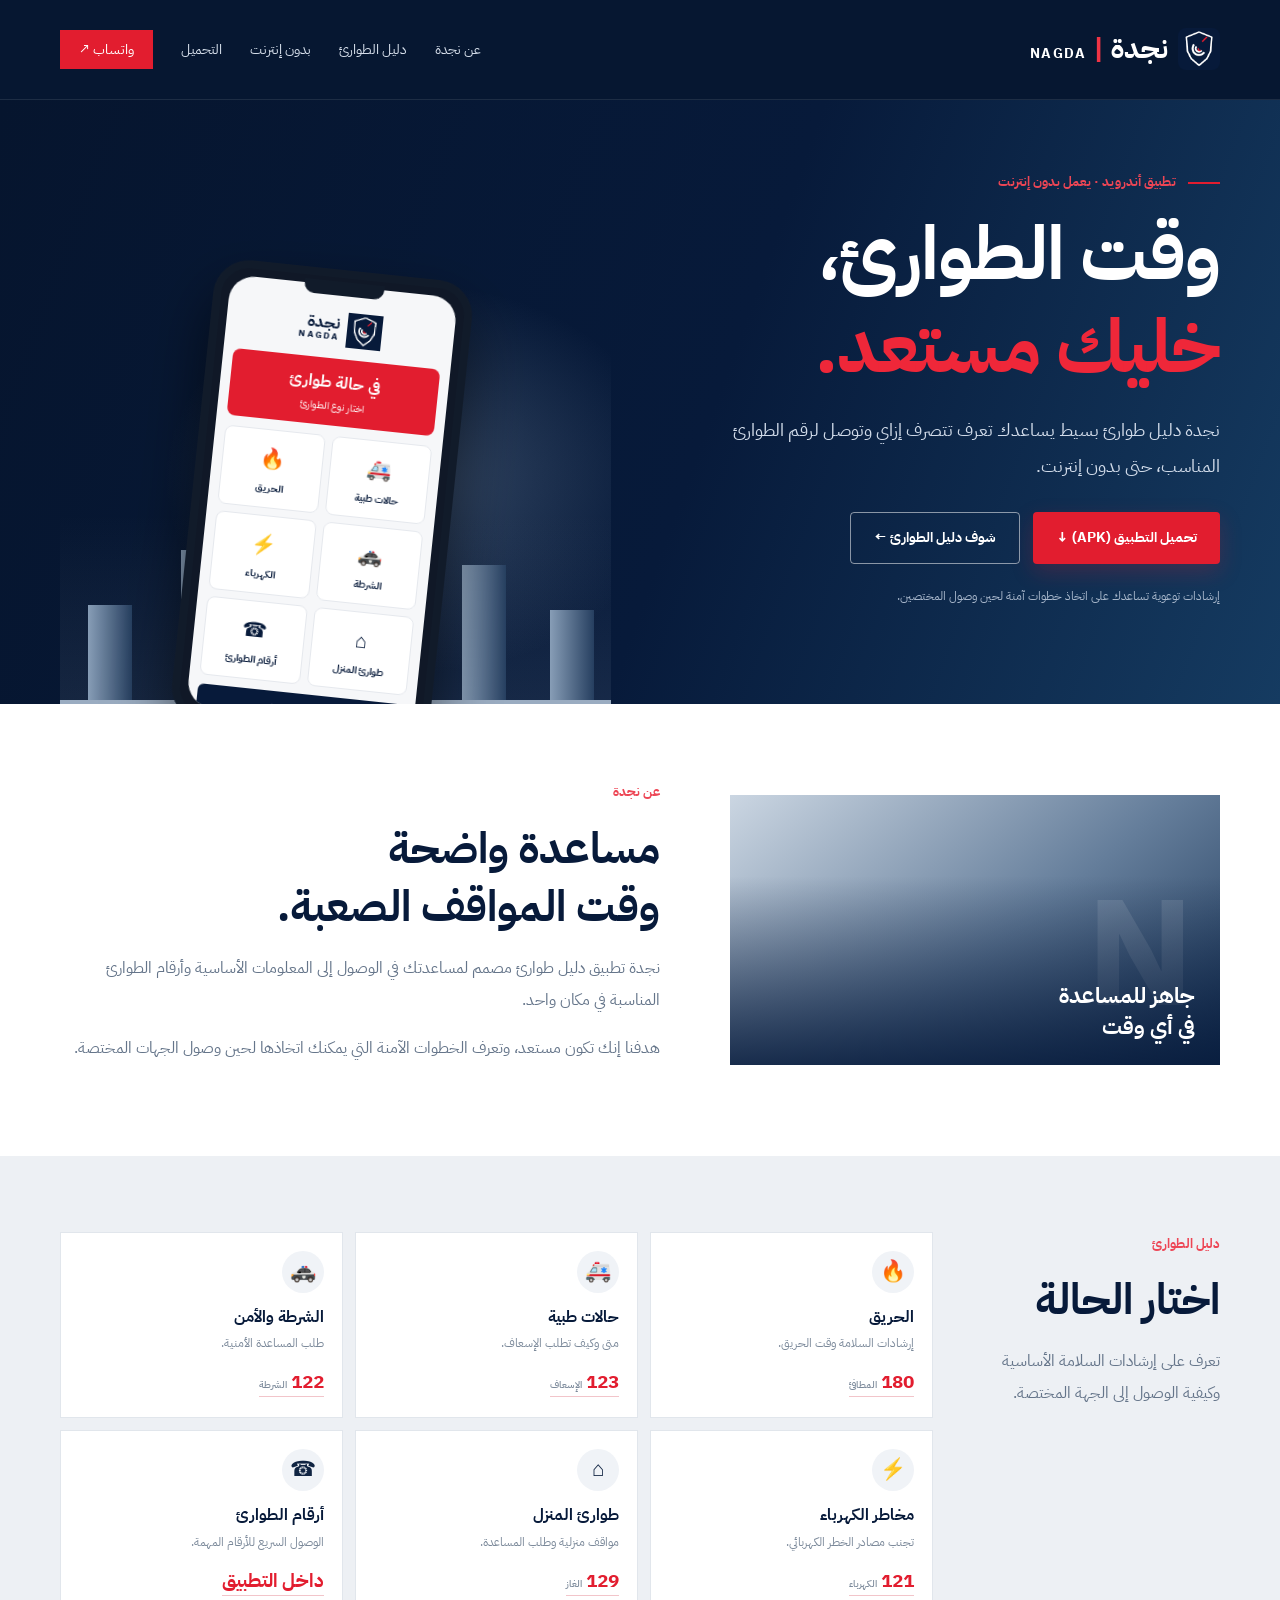
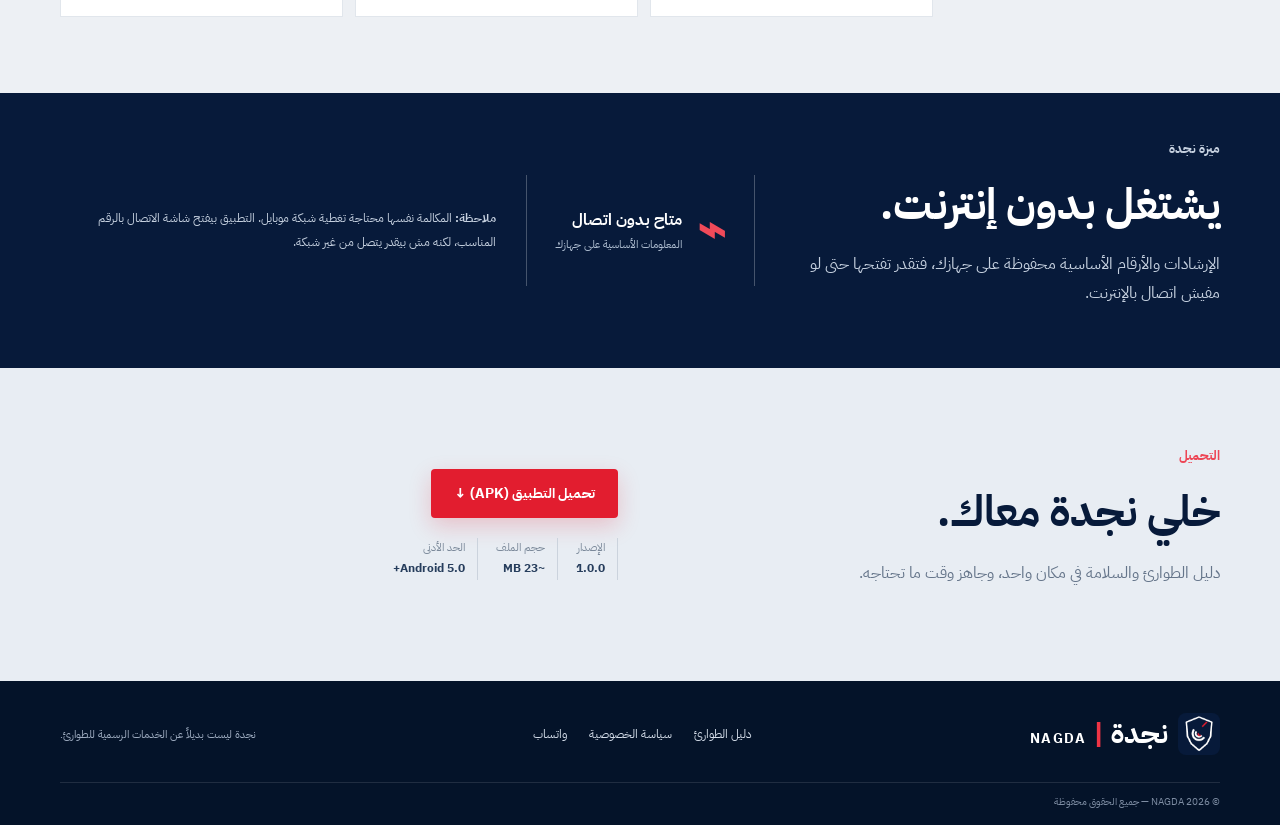
==== commit df265b18: "Update index.html" ====
--- a/index.html
+++ b/index.html
@@ -115,7 +115,6 @@
                     <article><span>☎</span><h3>أرقام الطوارئ</h3><p>الوصول السريع للأرقام المهمة.</p><a href="#download">داخل التطبيق</a></article>
                 </div>
             </div>
-            <div class="wrap warning">تنبيه: راجع أرقام الجهات الرسمية في مصر قبل النشر النهائي.</div>
         </section>
 
         <!-- قسم يعمل بدون إنترنت -->
@@ -134,7 +133,6 @@
             </div>
         </section>
 
-        <!-- قسم التحميل -->
         <section class="download section" id="download">
             <div class="wrap download-grid">
                 <div>
@@ -143,11 +141,10 @@
                     <p>دليل الطوارئ والسلامة في مكان واحد، وجاهز وقت ما تحتاجه.</p>
                 </div>
                 <div>
-                    <!-- زر التحميل السفلي (شغال الآن) -->
                     <a class="btn red" href="https://apkpure.com/nagda/com.example.nagda_app" target="_blank" rel="noopener">تحميل التطبيق (APK) ↓</a>
                     <div class="meta">
                         <span>الإصدار<b>1.0.0</b></span>
-                        <span>حجم الملف<b>~20 MB</b></span>
+                        <span>حجم الملف<b>~23 MB</b></span>
                         <span>الحد الأدنى<b>Android 5.0+</b></span>
                     </div>
                 </div>
